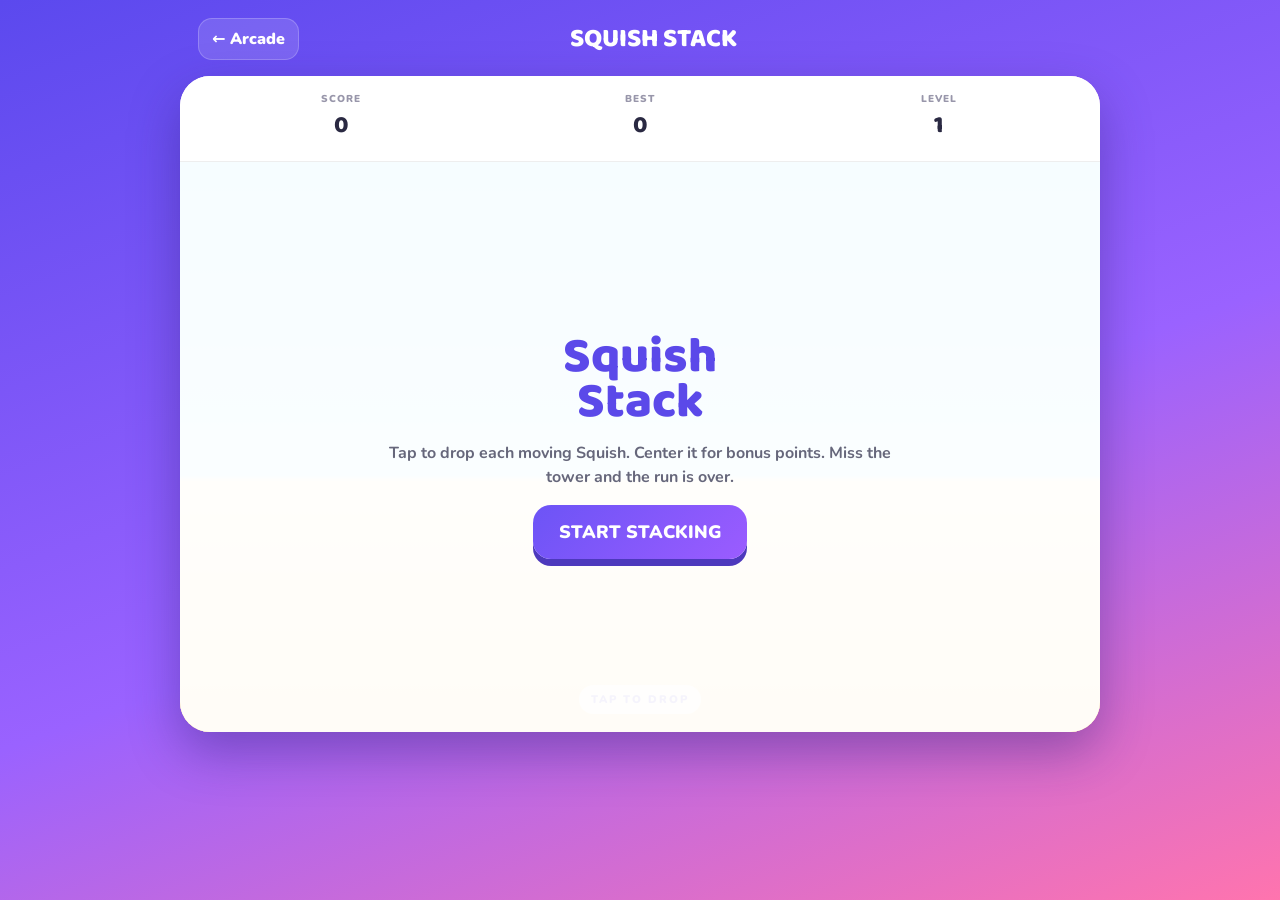
==== games/stack/index.html @ 9a047a1d "Add files via upload" ====
<!doctype html><html lang="en"><head><meta charset="utf-8"><meta name="viewport" content="width=device-width,initial-scale=1,viewport-fit=cover"><title>Squish Stack</title><link rel="stylesheet" href="../../assets/style.css"><link rel="stylesheet" href="stack.css"></head>
<body class="game-page"><header class="game-head"><a class="back" href="../../">← Arcade</a><div class="game-title">SQUISH STACK</div><span style="width:74px"></span></header>
<main class="game-shell"><div class="hud"><div class="stat"><small>SCORE</small><strong id="score">0</strong></div><div class="stat"><small>BEST</small><strong id="best">0</strong></div><div class="stat"><small>LEVEL</small><strong id="level">1</strong></div></div>
<div class="game-area" id="stackArea"><canvas id="stackCanvas"></canvas><div class="stack-tip" id="tip">TAP TO DROP</div>
<div class="overlay" id="start"><div class="panel"><h1>Squish<br>Stack</h1><p>Tap to drop each moving Squish. Center it for bonus points. Miss the tower and the run is over.</p><button class="primary" id="startBtn">START STACKING</button></div></div>
<div class="overlay hidden" id="over"><div class="panel"><h1>Squished!</h1><p id="final"></p><button class="primary" id="again">PLAY AGAIN</button></div></div>
</div></main><script src="stack.js"></script></body></html>
---- assets/style.css ----
@import url('https://fonts.googleapis.com/css2?family=Baloo+2:wght@600;700;800&family=Nunito:wght@600;700;800;900&display=swap');
:root{--ink:#1c2140;--cream:#fffaf0;--pink:#ff5f8f;--purple:#7857ff;--blue:#35b9ff;--yellow:#ffd84d;--mint:#48dfbd;--red:#ff5c5c}
*{box-sizing:border-box}html,body{margin:0;min-height:100%;font-family:Nunito,system-ui,sans-serif;color:var(--ink)}
body{background:linear-gradient(145deg,#5e4eff 0%,#9a5dff 42%,#ff78b1 100%);overflow-x:hidden}
button,a{-webkit-tap-highlight-color:transparent}.topbar{max-width:1180px;margin:auto;padding:24px 24px 0;display:flex;align-items:center;justify-content:space-between;position:relative;z-index:3}
.brand{text-decoration:none;line-height:.8;display:flex;flex-direction:column;transform:rotate(-2deg);filter:drop-shadow(0 4px 0 rgba(29,20,85,.18))}
.brand span{font:800 30px/25px "Baloo 2",sans-serif;letter-spacing:-1px}.brand-squish{color:#fff}.brand-stack{color:var(--yellow)}
.volume{font-size:12px;font-weight:900;letter-spacing:2px;color:white;background:#ffffff25;border:1px solid #ffffff45;padding:8px 12px;border-radius:99px}
.home-main{max-width:1180px;margin:auto;padding:20px 24px 40px;position:relative;z-index:2}.hero{display:grid;grid-template-columns:1.1fr .9fr;align-items:center;min-height:310px}
.eyebrow{font-size:13px;font-weight:900;letter-spacing:3px;color:#fff9a8;margin-bottom:7px}.hero h1{font:800 clamp(58px,8vw,104px)/.78 "Baloo 2";letter-spacing:-5px;color:white;margin:0;text-shadow:0 8px 0 #4936bd33}.hero h1 span{color:var(--yellow)}
.hero p{color:#fff;max-width:530px;font-size:18px;font-weight:700;opacity:.94}.mascot-stage{height:280px;position:relative}.squish{position:absolute;border-radius:48% 52% 45% 55%/56% 50% 50% 44%;box-shadow:inset -12px -15px 0 #00000012,0 18px 30px #3b207544;animation:float 3s ease-in-out infinite}
.squish:before,.squish:after{content:"";position:absolute;width:12%;height:16%;background:#20213a;border-radius:50%;top:38%}.squish:before{left:29%}.squish:after{right:29%}.squish i{position:absolute;width:26%;height:12%;border-bottom:5px solid #20213a;border-radius:50%;left:37%;top:51%}.squish b{position:absolute;width:20%;height:11%;border-radius:50%;background:#fff8;left:18%;top:15%;transform:rotate(-25deg)}
.squish.big{width:180px;height:170px;right:70px;top:42px}.squish.med{width:112px;height:105px;left:35px;bottom:22px;animation-delay:-1s}.squish.small{width:84px;height:80px;right:5px;top:5px;animation-delay:-2s}.pink{background:var(--pink)}.blue{background:var(--blue)}.yellow{background:var(--yellow)}
@keyframes float{50%{transform:translateY(-12px) rotate(2deg)}}.game-grid{display:grid;grid-template-columns:1fr 1fr;gap:22px}
.game-card{min-height:280px;background:#fff;border-radius:30px;text-decoration:none;color:var(--ink);overflow:hidden;display:grid;grid-template-columns:.9fr 1.1fr;box-shadow:0 18px 45px #39227755;border:3px solid #ffffff77;transition:.2s transform,.2s box-shadow}
.game-card:hover{transform:translateY(-7px) rotate(-.3deg);box-shadow:0 25px 55px #39227777}.card-art{min-height:280px;position:relative;overflow:hidden}.stack-art{background:linear-gradient(160deg,#55d9ff,#7868ff)}
.mini-squish{position:absolute;width:125px;height:68px;border-radius:48% 52% 42% 46%;left:50%;transform:translateX(-50%);box-shadow:inset -8px -8px #0001,0 8px 12px #20307022}.mini-squish:before,.mini-squish:after{content:"";position:absolute;width:9px;height:11px;border-radius:50%;background:#272944;top:24px}.mini-squish:before{left:43px}.mini-squish:after{right:43px}.mini-squish.a{background:#ffd84d;bottom:25px;width:160px}.mini-squish.b{background:#ff668f;bottom:87px;width:145px}.mini-squish.c{background:#5aefbd;bottom:149px;width:130px}
.match-art{background:linear-gradient(150deg,#ffca58,#ff718f);display:grid;grid-template-columns:78px 78px;grid-auto-rows:78px;gap:10px;place-content:center}.match-tile{background:#fff;border-radius:22px;display:grid;place-items:center;font:900 38px "Baloo 2";color:#ff668f;box-shadow:0 7px 0 #cb4d6c55}.match-tile.ghost{background:#694de8;color:#fff}
.card-copy{padding:32px 28px;display:flex;flex-direction:column;align-items:flex-start;justify-content:center}.pill{font-size:10px;font-weight:900;letter-spacing:1.5px;background:#e8e5ff;color:#624be0;padding:6px 9px;border-radius:99px}.pill.new{background:#e3fff4;color:#009d76}.card-copy h2{font:800 34px/1 "Baloo 2";margin:12px 0 7px}.card-copy p{font-size:14px;font-weight:700;color:#667;line-height:1.45;margin:0 0 20px}.play{font-size:13px;font-weight:900;color:#6d50ee;letter-spacing:.5px}.play strong{font-size:20px;margin-left:5px}.footer-note{text-align:center;color:#fff;opacity:.8;font-size:12px;font-weight:800;margin:28px}
.bg-bubbles:before,.bg-bubbles:after{content:"";position:fixed;border-radius:50%;filter:blur(2px);background:#ffffff10}.bg-bubbles:before{width:480px;height:480px;left:-200px;top:120px}.bg-bubbles:after{width:650px;height:650px;right:-280px;bottom:-260px}
.game-page{min-height:100vh;background:linear-gradient(160deg,#5b49ee,#9a62ff 55%,#ff74ae);display:flex;flex-direction:column}.game-head{width:min(920px,100%);margin:0 auto;padding:18px 18px 8px;display:flex;align-items:center;justify-content:space-between}.back{color:#fff;text-decoration:none;font-weight:900;background:#ffffff22;border:1px solid #ffffff35;padding:9px 13px;border-radius:14px}.game-title{font:800 26px "Baloo 2";color:#fff}.game-shell{width:min(920px,calc(100% - 24px));margin:8px auto 28px;background:#fffaf4;border-radius:30px;box-shadow:0 20px 50px #2c1d7566;overflow:hidden;min-height:650px;position:relative}.hud{display:flex;justify-content:space-between;gap:8px;padding:16px;background:#fff;border-bottom:1px solid #eee}.stat{flex:1;text-align:center}.stat small{display:block;font-size:10px;font-weight:900;letter-spacing:1px;color:#9896aa}.stat strong{font:900 24px "Baloo 2";color:#2a2942}.game-area{position:relative;min-height:570px;overflow:hidden}.overlay{position:absolute;inset:0;z-index:20;background:#ffffffee;display:flex;align-items:center;justify-content:center;padding:24px;text-align:center}.overlay.hidden{display:none}.panel{max-width:520px}.panel h1{font:800 50px/.9 "Baloo 2";margin:0 0 12px;color:#5b49e9}.panel p{font-weight:700;color:#66677b;line-height:1.5}.primary{border:0;background:linear-gradient(135deg,#6c54f6,#9b5cff);color:#fff;font:900 18px "Nunito";padding:15px 26px;border-radius:18px;box-shadow:0 7px 0 #4d39bd;cursor:pointer}.primary:active{transform:translateY(4px);box-shadow:0 3px 0 #4d39bd}
@media(max-width:760px){.hero{grid-template-columns:1fr;min-height:auto;padding:45px 0 15px}.mascot-stage{height:170px}.squish.big{width:130px;height:120px;right:22%;top:20px}.squish.med{left:14%;bottom:5px}.game-grid{grid-template-columns:1fr}.game-card{grid-template-columns:.8fr 1.2fr;min-height:220px}.card-art{min-height:220px}.hero h1{font-size:68px}.hero p{font-size:15px}.card-copy{padding:24px 18px}.card-copy h2{font-size:29px}.mini-squish{transform:translateX(-50%) scale(.8)}.match-art{grid-template-columns:62px 62px;grid-auto-rows:62px}.match-tile{font-size:30px;border-radius:17px}.game-shell{min-height:calc(100vh - 88px);border-radius:24px}.game-area{min-height:calc(100vh - 175px)}}
---- games/stack/stack.css ----
#stackArea{background:linear-gradient(#7adfff 0%,#b8edff 55%,#fff0c5 56%,#ffd684 100%)}#stackCanvas{position:absolute;inset:0;width:100%;height:100%;touch-action:manipulation}.stack-tip{position:absolute;bottom:18px;left:50%;transform:translateX(-50%);font-size:11px;font-weight:900;letter-spacing:2px;background:#ffffffb8;padding:7px 12px;border-radius:99px;color:#6551cc;pointer-events:none}
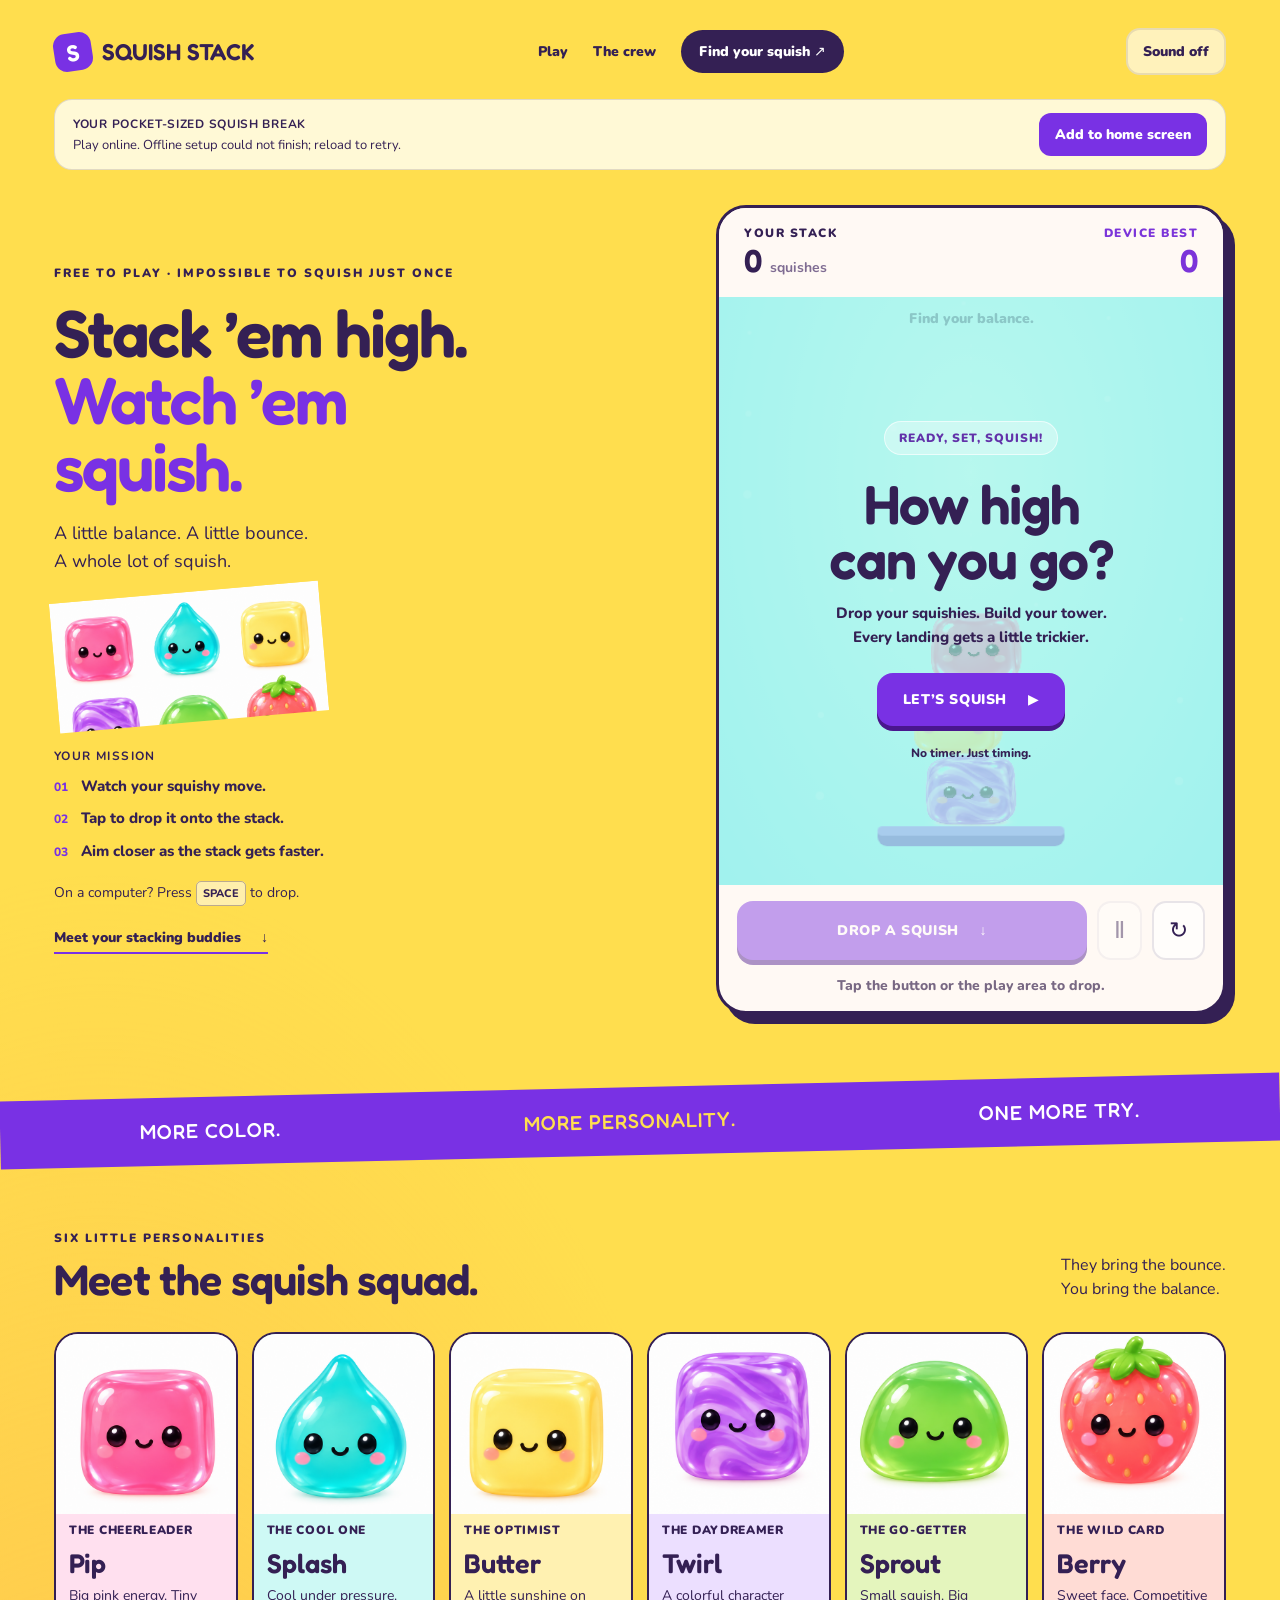
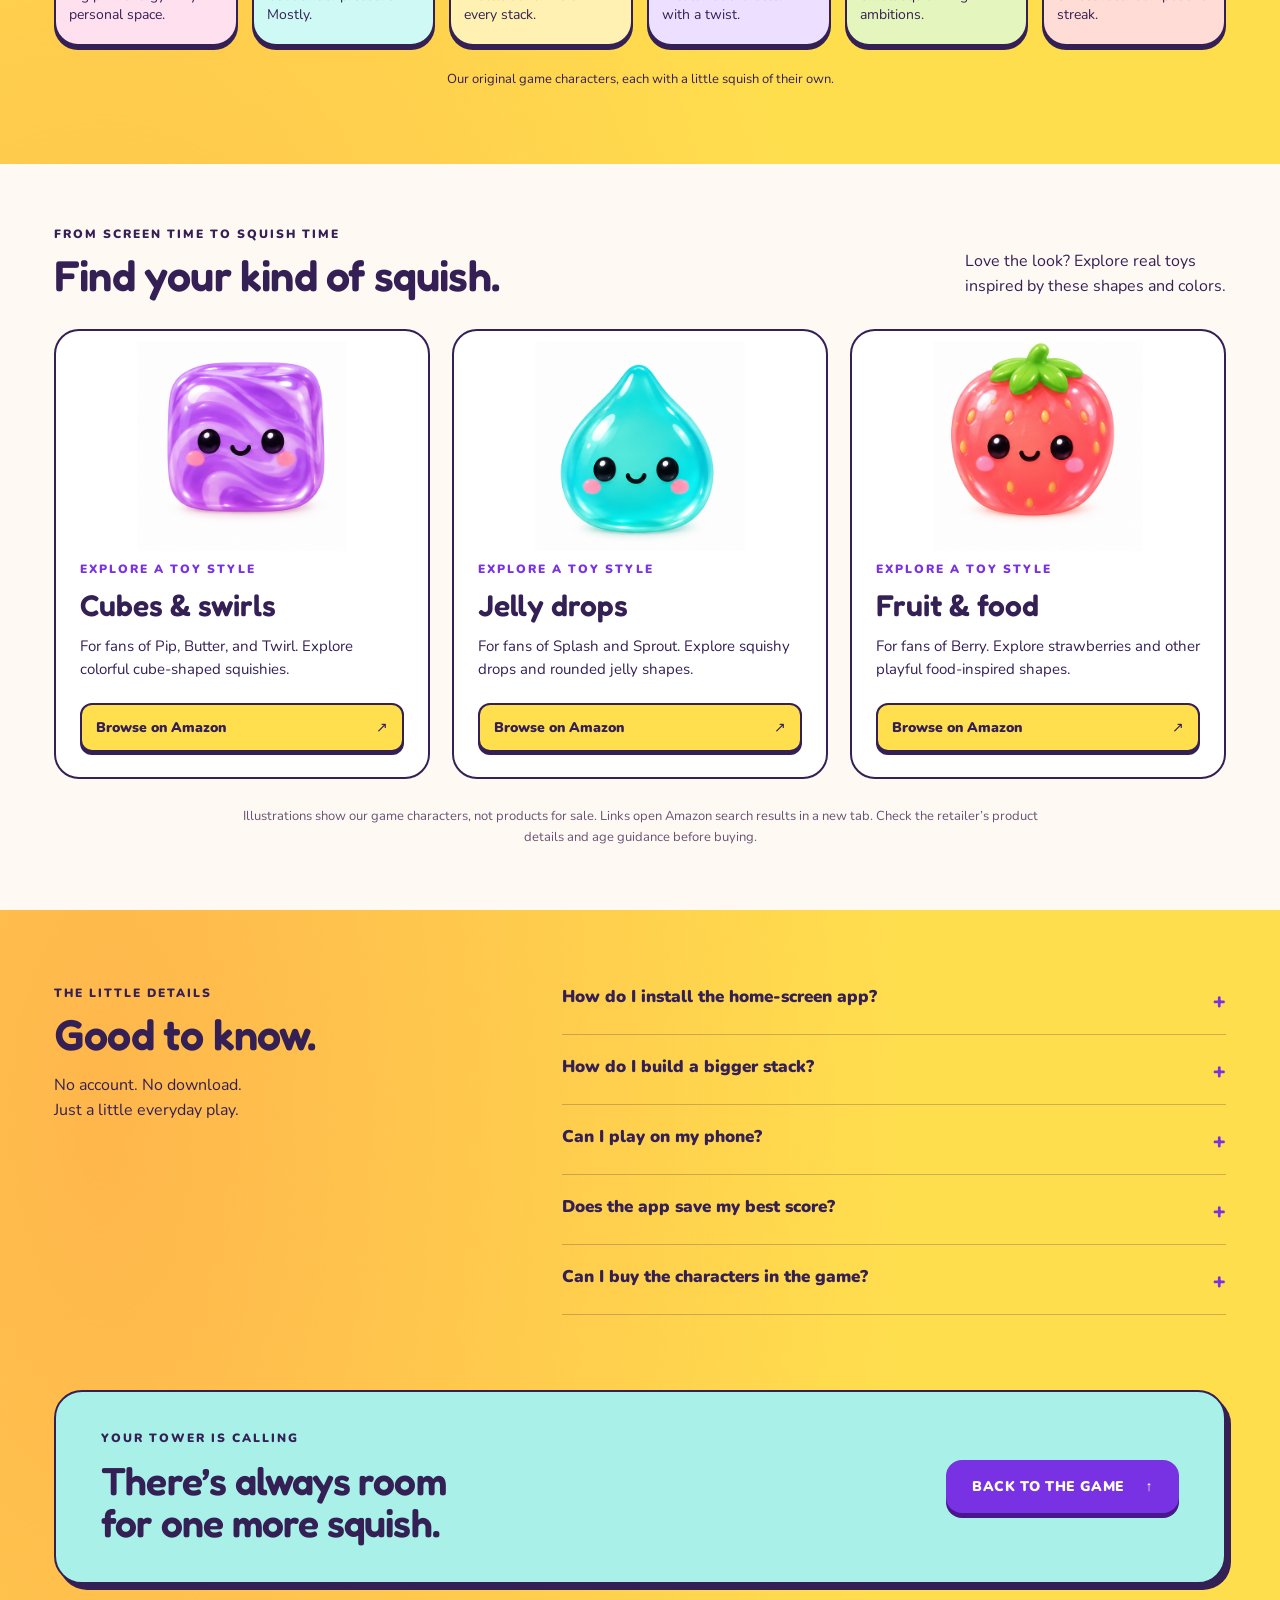
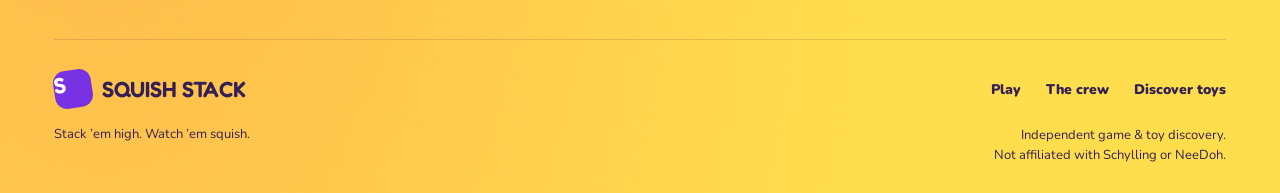
==== commit 2bb6c79f: "Add files via upload" ====
--- a/games/stack/index.html
+++ b/games/stack/index.html
@@ -1,7 +1,29 @@
-<!doctype html><html lang="en"><head><meta charset="utf-8"><meta name="viewport" content="width=device-width,initial-scale=1,viewport-fit=cover"><title>Squish Stack</title><link rel="stylesheet" href="../../assets/style.css"><link rel="stylesheet" href="stack.css"></head>
-<body class="game-page"><header class="game-head"><a class="back" href="../../">← Arcade</a><div class="game-title">SQUISH STACK</div><span style="width:74px"></span></header>
-<main class="game-shell"><div class="hud"><div class="stat"><small>SCORE</small><strong id="score">0</strong></div><div class="stat"><small>BEST</small><strong id="best">0</strong></div><div class="stat"><small>LEVEL</small><strong id="level">1</strong></div></div>
-<div class="game-area" id="stackArea"><canvas id="stackCanvas"></canvas><div class="stack-tip" id="tip">TAP TO DROP</div>
-<div class="overlay" id="start"><div class="panel"><h1>Squish<br>Stack</h1><p>Tap to drop each moving Squish. Center it for bonus points. Miss the tower and the run is over.</p><button class="primary" id="startBtn">START STACKING</button></div></div>
-<div class="overlay hidden" id="over"><div class="panel"><h1>Squished!</h1><p id="final"></p><button class="primary" id="again">PLAY AGAIN</button></div></div>
-</div></main><script src="stack.js"></script></body></html>+<!doctype html><html lang="en"><head><meta charset="utf-8"><meta name="viewport" content="width=device-width,initial-scale=1,viewport-fit=cover"><meta name="theme-color" content="#742bea"><meta name="description" content="Stack colorful squishy characters as high as you can. Play for free, meet the squishy crew, and discover colorful toy styles."><title>Squish Stack | Play, Squish & Discover</title><link rel="icon" href="data:image/svg+xml,%3Csvg xmlns='http://www.w3.org/2000/svg' viewBox='0 0 32 32'%3E%3Crect x='4' y='16' width='24' height='12' rx='5' fill='%23ff5fba'/%3E%3Crect x='8' y='3' width='19' height='12' rx='5' fill='%2343ebcb'/%3E%3C/svg%3E"><link rel="stylesheet" href="style.css"><!-- Social sharing: configured for https://www.squishstack.com/ -->
+<link rel="canonical" href="https://www.squishstack.com/">
+<meta property="og:type" content="website">
+<meta property="og:site_name" content="Squish Stack">
+<meta property="og:title" content="Squish Stack | Stack ’em high. Watch ’em squish.">
+<meta property="og:description" content="Play free! Stack colorful squishy characters, test your timing, and see how high you can go.">
+<meta property="og:url" content="https://www.squishstack.com/">
+<meta property="og:image" content="https://www.squishstack.com/squish-stack-share-v2.png">
+<meta property="og:image:secure_url" content="https://www.squishstack.com/squish-stack-share-v2.png">
+<meta property="og:image:type" content="image/png">
+<meta property="og:image:width" content="1734">
+<meta property="og:image:height" content="907">
+<meta property="og:image:alt" content="Squish Stack: colorful smiling jelly characters stacked beside the words Stack ’em high. Watch ’em squish. Play free.">
+<meta name="twitter:card" content="summary_large_image">
+<meta name="twitter:title" content="Squish Stack | Play Free">
+<meta name="twitter:description" content="Stack ’em high. Watch ’em squish. How high can your squishies go?">
+<meta name="twitter:image" content="https://www.squishstack.com/squish-stack-share-v2.png">
+<meta name="twitter:image:alt" content="Squish Stack game poster featuring colorful smiling squishy characters and a Play Free invitation.">
+<link rel="manifest" href="manifest.webmanifest">
+<link rel="apple-touch-icon" href="icons/apple-touch-icon.png">
+<meta name="apple-mobile-web-app-capable" content="yes">
+<meta name="apple-mobile-web-app-title" content="Squish Stack">
+<meta name="apple-mobile-web-app-status-bar-style" content="default">
+</head><body><a class="skip" href="#play">Skip to game</a><main><header><a class="brand" href="./" aria-label="Squish Stack home"><span class="mark">S</span> SQUISH STACK</a><nav aria-label="Main navigation"><a href="#play">Play</a><a href="#crew">The crew</a><a href="#discover">Find your squish <span aria-hidden="true">↗</span></a></nav><button id="sound" class="icon" aria-label="Turn sound on" aria-pressed="false">Sound off</button></header><div class="app-bar"><div><strong>YOUR POCKET-SIZED SQUISH BREAK</strong><span id="app-status" role="status">Getting ready for offline play…</span></div><button class="install-button" id="install-app">Add to home screen</button></div><div id="update-bar" class="update-bar" hidden><span>A fresh version is ready. Updating restarts the current round.</span><button id="apply-update">Update now</button></div><div class="layout" id="play"><section class="intro"><div class="eyebrow">FREE TO PLAY · IMPOSSIBLE TO SQUISH JUST ONCE</div><h1>Stack ’em high.<br><span>Watch ’em<br>squish.</span></h1><p>A little balance. A little bounce.<br>A whole lot of squish.</p><div class="characters" aria-hidden="true"><img data-squish-art="true" alt=""></div><div class="how"><b>YOUR MISSION</b><p><span>01</span> Watch your squishy move.</p><p><span>02</span> Tap to drop it onto the stack.</p><p><span>03</span> Aim closer as the stack gets faster.</p></div><div class="keyboard">On a computer? Press <kbd>SPACE</kbd> to drop.</div><a class="intro-link" href="#crew">Meet your stacking buddies <span aria-hidden="true">↓</span></a></section><section class="arcade" aria-label="Squish Stack game"><div class="scorebar"><div><span>YOUR STACK</span><strong id="score">0 <small>squishes</small></strong></div><div class="best"><span>DEVICE BEST</span><strong id="best">0</strong></div></div><div class="stage"><canvas id="game" width="480" height="560" role="img" aria-label="Squishy stacking play area"></canvas><div id="notice" class="notice" aria-live="polite">Find your balance.</div><div id="overlay" class="overlay"><div class="bubble">READY, SET, SQUISH!</div><h2>How high<br>can you go?</h2><p>Drop your squishies. Build your tower.<br>Every landing gets a little trickier.</p><button id="start" class="primary">LET’S SQUISH <span>▶</span></button><small>No timer. Just timing.</small></div><div class="paused" id="paused" hidden>Taking a squish break.<br><button id="resume" class="primary">Keep playing</button></div></div><div class="controls"><button class="primary" id="drop" disabled>DROP A SQUISH <span>↓</span></button><button id="pause" class="icon" aria-label="Pause game" disabled>Ⅱ</button><button id="restart" class="icon" aria-label="Restart game">↻</button></div><p class="hint" id="hint">Tap the button or the play area to drop.</p></section></div><div class="ribbon" aria-hidden="true"><span>MORE COLOR.</span><span>MORE PERSONALITY.</span><span>ONE MORE TRY.</span></div>
+<section class="crew-section" id="crew" aria-labelledby="crew-title"><div class="section-heading"><div><span class="eyebrow">SIX LITTLE PERSONALITIES</span><h2 id="crew-title">Meet the squish squad.</h2></div><p>They bring the bounce.<br>You bring the balance.</p></div><div class="crew-grid"><article class="crew-card" style="--tint:#ffe0ef"><div class="portrait" role="img" aria-label="Pip, original squishy game character"><img data-squish-art="true" loading="lazy" alt="" style="left:-0%;top:-0%"></div><div class="crew-copy"><span>THE CHEERLEADER</span><h3>Pip</h3><p>Big pink energy. Tiny personal space.</p></div></article><article class="crew-card" style="--tint:#cef9f5"><div class="portrait" role="img" aria-label="Splash, original squishy game character"><img data-squish-art="true" loading="lazy" alt="" style="left:-100%;top:-0%"></div><div class="crew-copy"><span>THE COOL ONE</span><h3>Splash</h3><p>Cool under pressure. Mostly.</p></div></article><article class="crew-card" style="--tint:#fff1b1"><div class="portrait" role="img" aria-label="Butter, original squishy game character"><img data-squish-art="true" loading="lazy" alt="" style="left:-200%;top:-0%"></div><div class="crew-copy"><span>THE OPTIMIST</span><h3>Butter</h3><p>A little sunshine on every stack.</p></div></article><article class="crew-card" style="--tint:#ecdfff"><div class="portrait" role="img" aria-label="Twirl, original squishy game character"><img data-squish-art="true" loading="lazy" alt="" style="left:-0%;top:-100%"></div><div class="crew-copy"><span>THE DAYDREAMER</span><h3>Twirl</h3><p>A colorful character with a twist.</p></div></article><article class="crew-card" style="--tint:#e4f5bd"><div class="portrait" role="img" aria-label="Sprout, original squishy game character"><img data-squish-art="true" loading="lazy" alt="" style="left:-100%;top:-100%"></div><div class="crew-copy"><span>THE GO-GETTER</span><h3>Sprout</h3><p>Small squish. Big ambitions.</p></div></article><article class="crew-card" style="--tint:#ffdcd5"><div class="portrait" role="img" aria-label="Berry, original squishy game character"><img data-squish-art="true" loading="lazy" alt="" style="left:-200%;top:-100%"></div><div class="crew-copy"><span>THE WILD CARD</span><h3>Berry</h3><p>Sweet face. Competitive streak.</p></div></article></div><p class="section-note">Our original game characters, each with a little squish of their own.</p></section>
+<section class="discover-section" id="discover" aria-labelledby="discover-title"><div class="section-heading"><div><span class="eyebrow">FROM SCREEN TIME TO SQUISH TIME</span><h2 id="discover-title">Find your kind of squish.</h2></div><p>Love the look? Explore real toys<br>inspired by these shapes and colors.</p></div><p id="offline-shopping" hidden>Shopping needs an internet connection. Your game is still ready to play.</p><div class="shop-grid"><article class="shop-card"><div class="portrait" role="img" aria-label="Cubes & swirls game illustration"><img data-squish-art="true" loading="lazy" alt="" style="left:-0%;top:-100%"></div><div class="shop-copy"><span class="eyebrow">EXPLORE A TOY STYLE</span><h3>Cubes & swirls</h3><p>For fans of Pip, Butter, and Twirl. Explore colorful cube-shaped squishies.</p><a class="shop-link" href="https://www.amazon.com/s?k=squishy+cube+toys" target="_blank" rel="noopener noreferrer" aria-label="Browse Cubes & swirls on Amazon, opens in a new tab">Browse on Amazon <span aria-hidden="true">↗</span></a></div></article><article class="shop-card"><div class="portrait" role="img" aria-label="Jelly drops game illustration"><img data-squish-art="true" loading="lazy" alt="" style="left:-100%;top:-0%"></div><div class="shop-copy"><span class="eyebrow">EXPLORE A TOY STYLE</span><h3>Jelly drops</h3><p>For fans of Splash and Sprout. Explore squishy drops and rounded jelly shapes.</p><a class="shop-link" href="https://www.amazon.com/s?k=jelly+drop+squishy+toys" target="_blank" rel="noopener noreferrer" aria-label="Browse Jelly drops on Amazon, opens in a new tab">Browse on Amazon <span aria-hidden="true">↗</span></a></div></article><article class="shop-card"><div class="portrait" role="img" aria-label="Fruit & food game illustration"><img data-squish-art="true" loading="lazy" alt="" style="left:-200%;top:-100%"></div><div class="shop-copy"><span class="eyebrow">EXPLORE A TOY STYLE</span><h3>Fruit & food</h3><p>For fans of Berry. Explore strawberries and other playful food-inspired shapes.</p><a class="shop-link" href="https://www.amazon.com/s?k=fruit+food+squishy+toys" target="_blank" rel="noopener noreferrer" aria-label="Browse Fruit & food on Amazon, opens in a new tab">Browse on Amazon <span aria-hidden="true">↗</span></a></div></article></div><p class="shopping-note">Illustrations show our game characters, not products for sale. Links open Amazon search results in a new tab. Check the retailer’s product details and age guidance before buying.</p></section>
+<section class="faq-section" aria-labelledby="faq-title"><div><span class="eyebrow">THE LITTLE DETAILS</span><h2 id="faq-title">Good to know.</h2><p>No account. No download.<br>Just a little everyday play.</p></div><div class="faqs"><details><summary>How do I install the home-screen app?</summary><p>Use Add to home screen above the game for instructions. Open the app online and wait for “Ready for offline play” before going offline. Your browser can remove cached files when storage is low, so reconnect if offline play stops working.</p></details><details><summary>How do I build a bigger stack?</summary><p>Wait until your moving character is centered over the platform or the squishy below it, then tap Drop a Squish. Each new character starts away from your target. As your score grows, characters move faster and landings need to be more precise.</p></details><details><summary>Can I play on my phone?</summary><p>Yes. Tap the drop button or the play area. On a computer, you can also use the spacebar. Use the pause button for a break and the circular arrow for a fresh round.</p></details><details><summary>Does the app save my best score?</summary><p>Your best score and sound preference are saved on this device when browser storage is available. They stay after closing the app, but clearing site data removes them. Scores do not sync between devices or browsers.</p></details><details><summary>Can I buy the characters in the game?</summary><p>Pip, Splash, Butter, Twirl, Sprout, and Berry are original digital characters. The shopping links help you explore similar toy styles, but those products are not exact copies of our characters. Squish Stack is independent and is not affiliated with Schylling or NeeDoh.</p></details></div></section>
+<section class="replay-banner"><div><span class="eyebrow">YOUR TOWER IS CALLING</span><h2>There’s always room<br>for one more squish.</h2></div><a class="primary" href="#play">BACK TO THE GAME <span aria-hidden="true">↑</span></a></section>
+<footer><div><a class="brand" href="#play"><span class="mark">S</span> SQUISH STACK</a><p>Stack ’em high. Watch ’em squish.</p></div><div class="footer-right"><nav aria-label="Footer navigation"><a href="#play">Play</a><a href="#crew">The crew</a><a href="#discover">Discover toys</a></nav><p>Independent game & toy discovery.<br>Not affiliated with Schylling or NeeDoh.</p></div></footer></main><dialog id="install-guide" aria-labelledby="install-title"><button class="dialog-close" id="close-install" aria-label="Close installation guide">×</button><img src="icons/icon-192.png" width="76" height="76" alt="Squish Stack app icon"><h2 id="install-title">A little squish.<br>Always with you.</h2><p>Put Squish Stack on your home screen. Open it online once and wait for “Ready for offline play.”</p><div id="install-steps"><h3>iPhone or iPad</h3><p>Open this page in Safari. Tap Share, then Add to Home Screen. Turn on Open as Web App if shown, then tap Add.</p><h3>Android</h3><p>Open this page in Chrome. Use its menu and choose Install app or Add to Home screen, then follow the prompts.</p><h3>On a computer</h3><p>Look for the install option in Chrome or Edge’s address bar or menu.</p></div><p class="install-note">No account needed. Scores stay on this device. Shopping links need internet.</p><button id="native-install" class="primary" hidden>INSTALL SQUISH STACK</button></dialog><script src="game.js"></script><script src="app.js"></script></body></html>
--- a/games/stack/style.css
+++ b/games/stack/style.css
@@ -0,0 +1,13 @@
+
+@import url('https://fonts.googleapis.com/css2?family=Fredoka:wght@400;500;600;700&family=Nunito:wght@500;600;700;800;900&display=swap');
+:root{font-family:'Nunito',sans-serif;color:#342054;background:#ffde4e;font-synthesis:none}*{box-sizing:border-box}body{margin:0;background:radial-gradient(ellipse at 8% 80%,#ffb64c 0,transparent 48%),#ffde4e}button,a{-webkit-tap-highlight-color:transparent}button{font:900 14px 'Nunito',sans-serif;cursor:pointer;border:0}button:focus-visible,a:focus-visible{outline:4px solid #f244aa;outline-offset:4px}button:disabled{opacity:.45;cursor:default}main{max-width:1320px;margin:auto;padding:28px 54px 18px}header{display:flex;align-items:center;gap:20px;justify-content:space-between}.brand{font:600 23px 'Fredoka',sans-serif;text-decoration:none;color:#342054;display:flex;gap:10px;align-items:center}.mark{display:grid;place-items:center;width:38px;height:38px;background:#7931e4;color:#fff;border-radius:12px;transform:rotate(-9deg)}.pill{font-size:12px;letter-spacing:1.4px;font-weight:900;border:1.5px solid #34205430;padding:9px 16px;border-radius:30px}.icon{border:2px solid #3420541c;background:#ffffff9e;color:#342054;border-radius:14px;padding:12px 15px;min-height:46px}.layout{display:grid;grid-template-columns:1fr 510px;gap:60px;align-items:center;padding:35px 0}.eyebrow{font-size:12px;letter-spacing:2px;font-weight:900;margin-bottom:18px}h1{font:600 clamp(44px,5.2vw,70px)/1.01 'Fredoka',sans-serif;letter-spacing:-2px;margin:0}h1 span{color:#7931e4}p{line-height:1.55}.intro>p{font-size:18px;margin:20px 0 0}.characters{width:270px;height:130px;overflow:hidden;margin-top:16px;transform:rotate(-5deg)}.characters img{width:270px;height:180px;object-fit:contain;object-position:top;mix-blend-mode:multiply}.how{margin-top:22px}.how>b{font-size:12px;letter-spacing:1.4px}.how p{margin:9px 0;font-weight:800;font-size:15px}.how p span{display:inline-block;margin-right:9px;color:#7931e4;font-size:12px}.keyboard{font-size:13px;margin-top:20px}kbd{font:800 11px 'Nunito';border:1px solid #34205455;padding:4px 6px;border-radius:5px;background:#fff8}.arcade{background:#fff9f4;border:3px solid #342054;border-radius:30px;overflow:hidden;box-shadow:9px 10px 0 #342054;position:relative}.scorebar{padding:17px 25px;display:flex;justify-content:space-between;align-items:center;background:#fff9f4}.scorebar span{display:block;font-size:10px;font-weight:900;letter-spacing:1.5px}.scorebar strong{font:600 32px 'Fredoka';display:block}.scorebar small{font:700 14px 'Nunito';color:#7f6c92}.best{text-align:right;color:#7b34d9}.stage{position:relative;background:#9af3f0;overflow:hidden}canvas{display:block;width:100%;height:auto;touch-action:manipulation;background:radial-gradient(ellipse at 50% 30%,#d1fff3,#80e9f0)}.notice{position:absolute;top:12px;left:0;right:0;text-align:center;font-size:14px;font-weight:900;color:#345166;pointer-events:none}.overlay{position:absolute;inset:0;display:flex;align-items:center;justify-content:center;flex-direction:column;text-align:center;background:#adf5edb8;padding:20px}.overlay .bubble{background:#fff5;color:#6232a9;border:1px solid #fff9;border-radius:25px;padding:8px 14px;letter-spacing:1px;font-size:11px;font-weight:900}.overlay h2{font:600 55px/1 'Fredoka';margin:21px 0 0;letter-spacing:-1px}.overlay p{font-size:15px;font-weight:800;margin:16px 0 24px}.primary{background:#7931e4;color:white;border-radius:16px;box-shadow:0 5px 0 #4a168e;padding:17px 26px;letter-spacing:.6px;transition:transform .12s,background .12s;min-height:50px}.primary:not(:disabled):hover{background:#8b42ee;transform:translateY(-2px)}.primary:not(:disabled):active{transform:translateY(3px);box-shadow:0 2px 0 #4a168e}.primary span{margin-left:16px}.overlay small{font-size:12px;margin-top:19px;font-weight:800}.controls{display:flex;gap:10px;padding:16px 18px 5px}.controls .primary{flex:1}.controls .icon{font-size:23px}.hint{text-align:center;font-size:12px;font-weight:800;color:#786883;margin:10px 0 14px}.paused{position:absolute;inset:0;background:#b5f8efee;text-align:center;padding:40% 15px 0;font:500 25px 'Fredoka';z-index:3}.paused button{display:block;margin:25px auto}.paused[hidden]{display:none}footer{display:flex;gap:24px;justify-content:space-between;border-top:1px solid #34205426;padding-top:18px;font-size:11px}footer strong{letter-spacing:1px}@media(min-width:900px) and (max-height:850px){main{padding-top:18px}.layout{padding:20px 0}.arcade{max-width:450px}.stage canvas{max-height:480px}.characters{height:85px}.how{margin-top:10px}h1{font-size:58px}}@media(max-width:900px){main{padding:20px}.layout{gap:28px;grid-template-columns:1fr 1.1fr}h1{font-size:46px}.pill{display:none}.arcade{min-width:0}.primary{padding:15px}.controls{gap:6px;padding:14px 10px 5px}}@media(max-width:650px){main{padding:15px 15px 24px}header .brand{font-size:19px}header .icon{font-size:11px;padding:9px}.layout{display:flex;flex-direction:column-reverse;gap:32px;padding-top:20px}.arcade{width:100%;max-width:450px;border-radius:24px;box-shadow:5px 6px 0 #342054}.scorebar{padding:12px 20px}.stage canvas{max-height:54svh;min-height:310px}.intro{width:100%;max-width:450px}.intro h1{font-size:44px}.intro h1 br:last-child{display:none}.characters{float:right;width:150px;height:100px}.characters img{width:150px;height:100px}.intro>p{font-size:16px}.how{margin-top:25px}.overlay h2{font-size:44px}.overlay p{margin:12px 0 18px}.overlay small{margin-top:15px}footer{flex-wrap:wrap;gap:10px}footer span:last-child{display:none}}@media(prefers-reduced-motion:reduce){button{transition:none}}
+/* Squish Stack: play, meet, discover. */
+html{scroll-behavior:smooth;scroll-padding-top:24px}.skip{position:absolute;left:20px;top:-100px;z-index:10;background:#fff;padding:15px}.skip:focus{top:15px}nav{display:flex;align-items:center;gap:25px}nav a{font-weight:900;font-size:14px;color:#342054;text-decoration:none;padding:10px 0}nav a:hover{text-decoration:underline;text-underline-offset:5px}header nav a:last-child{background:#342054;color:#fff;padding:12px 18px;border-radius:30px}.intro-link{display:inline-block;margin-top:26px;color:#342054;text-decoration:none;border-bottom:2px solid #7931e4;padding-bottom:5px;font-size:14px;font-weight:900}.intro-link span{margin-left:16px}.layout{padding-bottom:55px}.ribbon{display:flex;justify-content:space-around;gap:20px;background:#7931e4;color:#fff;margin:18px -54px 0;padding:22px 28px;font:500 20px 'Fredoka';letter-spacing:1px;transform:rotate(-1.3deg)}.ribbon span:nth-child(2){color:#ffdf4e}.crew-section,.discover-section,.faq-section{padding:75px 0;scroll-margin-top:24px}.section-heading{display:flex;justify-content:space-between;gap:25px;align-items:end;margin-bottom:30px}.section-heading .eyebrow{display:block;margin-bottom:10px}h2{font:600 43px/1.08 'Fredoka';letter-spacing:-.8px;margin:0}.section-heading p{margin:0;font-size:16px}.crew-grid{display:grid;grid-template-columns:repeat(6,minmax(0,1fr));gap:14px}.crew-card{background:var(--tint);border:2px solid #342054;border-radius:24px;overflow:hidden;box-shadow:0 4px 0 #342054}.portrait{position:relative;aspect-ratio:1;overflow:hidden;isolation:isolate}.portrait img{position:absolute;width:300%;height:200%;max-width:none;mix-blend-mode:multiply}.crew-copy{padding:4px 13px 19px}.crew-copy>span{font-size:10px;font-weight:900;letter-spacing:.7px}.crew-copy h3{font:600 27px 'Fredoka';margin:7px 0}.crew-copy p{font-size:14px;margin:0;line-height:1.4}.section-note{text-align:center;font-size:13px;margin:23px 0 0}.discover-section{background:#fff9f4;margin:0 -54px;padding:62px 54px}.shop-grid{display:grid;grid-template-columns:repeat(3,minmax(0,1fr));gap:22px}.shop-card{border:2px solid #342054;border-radius:25px;overflow:hidden;background:#fff;display:flex;flex-direction:column}.shop-card .portrait{height:210px;aspect-ratio:1;width:210px;margin:10px auto 0}.shop-copy{padding:10px 24px 25px;flex:1;display:flex;flex-direction:column}.shop-copy .eyebrow{font-size:10px;margin:0;color:#7931e4}.shop-copy h3{font:600 30px 'Fredoka';margin:10px 0 0}.shop-copy p{font-size:15px;flex:1;margin:12px 0 22px}.shop-link{display:flex;align-items:center;justify-content:space-between;gap:12px;color:#342054;background:#ffdf4e;border:2px solid #342054;border-radius:12px;padding:13px 14px;font-weight:900;font-size:14px;text-decoration:none;box-shadow:0 3px 0 #342054}.shop-link:hover{background:#ffeb82}.shopping-note{font-size:13px;line-height:1.6;max-width:830px;text-align:center;margin:27px auto 0;color:#665374}.faq-section{display:grid;grid-template-columns:.8fr 1.2fr;gap:65px}.faq-section .eyebrow{display:block;margin-bottom:10px}.faq-section>div>p{font-size:16px}.faqs details{border-bottom:1.5px solid #34205440;padding:20px 0}.faqs details:first-child{padding-top:0}.faqs summary{cursor:pointer;font-weight:900;font-size:17px;list-style:none;display:flex;justify-content:space-between;gap:20px}.faqs summary::-webkit-details-marker{display:none}.faqs summary:after{content:'+';font:500 24px 'Fredoka';color:#7931e4}.faqs details[open] summary:after{content:'−'}.faqs details p{font-size:15px;margin-bottom:0}.faqs summary:focus-visible{outline:3px solid #7931e4;outline-offset:5px}.replay-banner{background:#a8f0e8;border:2px solid #342054;border-radius:28px;padding:38px 45px;display:flex;justify-content:space-between;gap:30px;align-items:center;box-shadow:5px 6px 0 #342054;margin-bottom:55px}.replay-banner .eyebrow{display:block;margin-bottom:14px}.replay-banner h2{font-size:39px}.replay-banner a{text-align:center;text-decoration:none;font-weight:900;font-size:14px;flex-shrink:0}footer{padding:30px 0 10px;align-items:start;font-size:13px}footer p{margin:16px 0 0;font-size:13px}.footer-right{text-align:right}.footer-right nav{justify-content:end}footer .brand{font-size:22px}.scorebar span,.overlay .bubble,.eyebrow,.how>b,.crew-copy>span,.shop-copy .eyebrow{font-size:12px}.keyboard,.hint{font-size:14px}footer span:last-child{display:initial}body{overflow-x:clip}
+@media(max-width:1050px){.crew-grid{grid-template-columns:repeat(3,minmax(0,1fr))}.crew-card .portrait{max-width:180px;margin:auto}.crew-copy{text-align:center;padding:3px 18px 20px}.crew-copy p{min-height:40px}.section-heading h2{font-size:36px}header nav{gap:16px}.layout{gap:35px}.shop-copy{padding:10px 16px 20px}}
+@media(max-width:900px){.ribbon{margin-left:-20px;margin-right:-20px;font-size:17px}.discover-section{margin:0 -20px;padding:50px 20px}header{flex-wrap:wrap;gap:14px}header nav{order:3;flex-basis:100%;justify-content:center;border-top:1px solid #34205422;padding-top:10px}.section-heading{display:block}.section-heading p{margin-top:14px}.shop-grid{gap:14px}.shop-card .portrait{width:170px;height:170px}.shop-link{font-size:13px;padding:12px 8px}.faq-section{gap:30px}.replay-banner{padding:30px}.replay-banner h2{font-size:31px}}
+@media(max-width:650px){header nav{justify-content:space-between;gap:8px}header nav a{font-size:13px}header nav a:last-child{padding:10px 15px}.layout{padding-bottom:30px}.ribbon{margin-left:-15px;margin-right:-15px;padding:17px 12px;font-size:13px;gap:10px;letter-spacing:0}.crew-section,.faq-section{padding:50px 0}.crew-grid{grid-template-columns:repeat(2,minmax(0,1fr));gap:12px}.crew-copy>span{font-size:10px}.crew-copy{padding:3px 10px 16px}.crew-copy h3{font-size:26px}.crew-copy p{font-size:14px;min-height:40px}.discover-section{margin:0 -15px;padding:45px 15px}.shop-grid{grid-template-columns:1fr}.shop-card{display:grid;grid-template-columns:110px 1fr;align-items:center}.shop-card .portrait{width:110px;height:110px;margin:0}.shop-copy{padding:22px 17px 22px 0}.shop-copy h3{font-size:27px}.shop-copy p{font-size:14px;margin:10px 0 17px}.shop-copy .eyebrow{font-size:10px}.shop-link{font-size:14px;padding:12px}.faq-section{display:block}.faqs{margin-top:25px}.replay-banner{padding:28px 23px;flex-direction:column;align-items:start;gap:23px;margin-bottom:35px}.replay-banner h2{font-size:34px}.section-heading h2{font-size:35px}footer{display:block}.footer-right{text-align:left;margin-top:25px}.footer-right nav{justify-content:start;gap:23px}.eyebrow{line-height:1.6}.intro-link{margin-top:20px}}
+@media(prefers-reduced-motion:reduce){html{scroll-behavior:auto}}
+.round-shop{color:#342054;font-size:14px;font-weight:900;margin-top:16px;text-underline-offset:4px}.overlay:has(.round-shop) h2{font-size:45px;margin-top:14px}.overlay:has(.round-shop) p{margin:12px 0 18px}@media(max-width:650px){.stage canvas{min-height:350px}.overlay:has(.round-shop){padding:14px}.overlay:has(.round-shop) h2{font-size:38px;margin-top:12px}.overlay:has(.round-shop) p{font-size:14px;margin:10px 0 14px}.overlay:has(.round-shop) small{margin-top:12px}.round-shop{margin-top:12px}}
+
+
+[hidden]{display:none!important}.app-bar{display:flex;justify-content:space-between;align-items:center;gap:18px;background:#fff9d6;border:1px solid #34205425;border-radius:18px;padding:13px 18px;margin-top:24px}.app-bar strong{display:block;font-size:12px;letter-spacing:.7px}.app-bar span{display:block;font-size:13px;margin-top:4px}.install-button{background:#7931e4;color:#fff;padding:12px 16px;border-radius:12px;white-space:nowrap}.update-bar{padding:14px;display:flex;align-items:center;justify-content:space-between;gap:15px;background:#fff;margin-top:10px;border-radius:12px;font-size:14px}.update-bar button{background:#342054;color:white;padding:12px;border-radius:9px;white-space:nowrap}dialog{max-width:490px;width:calc(100% - 32px);max-height:85svh;overflow:auto;border:3px solid #342054;border-radius:28px;padding:28px;background:#ffef9c;color:#342054;box-shadow:8px 8px 0 #342054}dialog::backdrop{background:#251136bb}dialog h2{font-size:35px;margin-top:16px}dialog h3{font:600 21px 'Fredoka';margin:22px 0 5px}dialog p{font-size:15px;line-height:1.5}dialog .install-note{font-size:13px}.dialog-close{position:absolute;top:12px;right:14px;width:40px;height:40px;background:#fff9;border-radius:50%;font-size:26px}#native-install{width:100%;margin-top:10px}#offline-shopping{padding:13px;background:#ffefb5;border-radius:12px}body.is-offline .shop-link{opacity:.55}body{padding-left:env(safe-area-inset-left);padding-right:env(safe-area-inset-right);padding-bottom:env(safe-area-inset-bottom)}@media(max-width:650px){.app-bar{margin-top:14px;padding:12px;gap:10px}.app-bar strong{font-size:10px}.app-bar span{font-size:12px}.install-button{font-size:12px;padding:11px;white-space:normal}.update-bar{font-size:12px}dialog{padding:24px}.layout{padding-top:17px}}@media(display-mode:standalone){header nav{display:none}header{padding-top:env(safe-area-inset-top)}.app-bar{margin-top:14px}.app-bar strong{display:none}.app-bar span{margin:0}.layout{padding-top:18px}}
